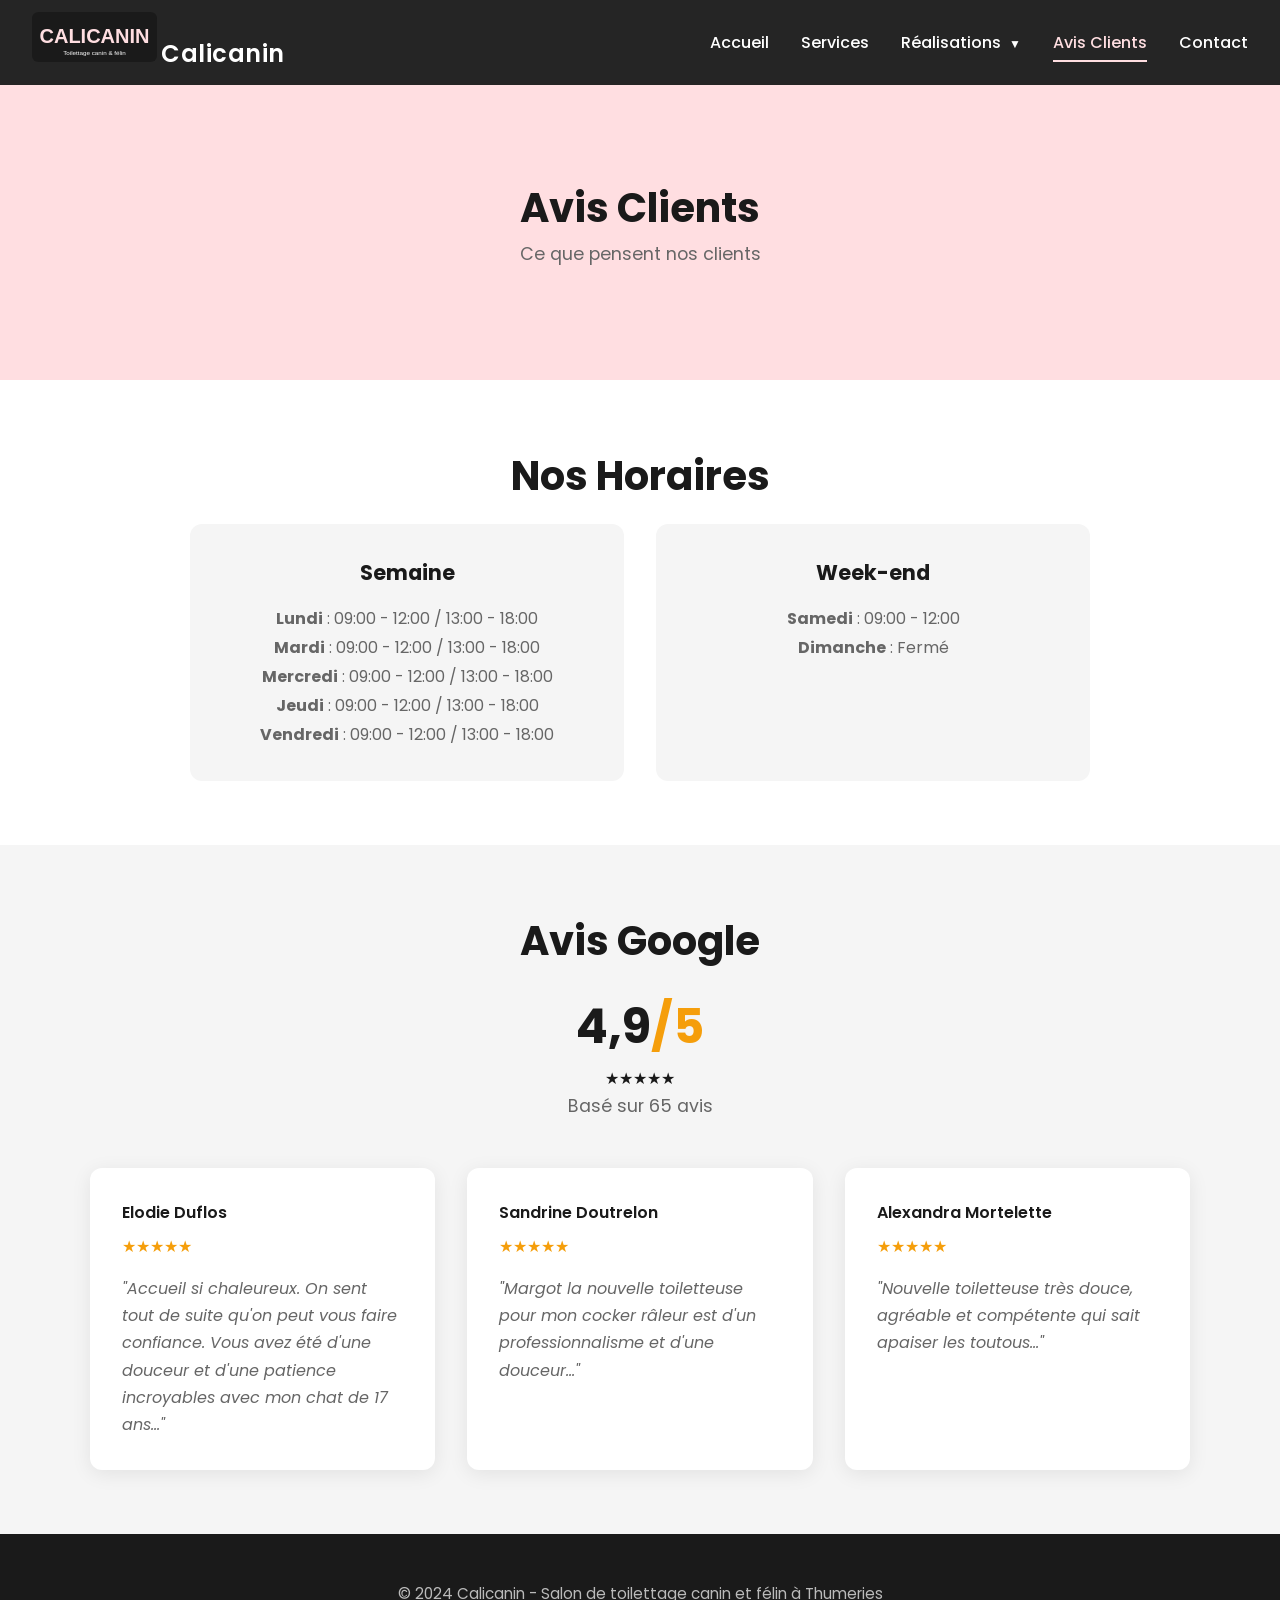
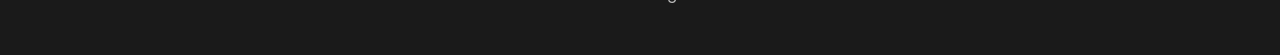
==== avis.html @ a3aefd9c "feat: create Calicanin dog and cat grooming salon website - Add multi-page static website with 5 HTM" ====
<!DOCTYPE html>
<html lang="fr">
<head>
  <meta charset="UTF-8">
  <meta name="viewport" content="width=device-width, initial-scale=1.0">
  <title>Avis Clients - Calicanin</title>
  <meta name="description" content="Avis clients du salon Calicanin. Note 4,9/5 sur Google. Horaires d'ouverture.">
  <link rel="stylesheet" href="style.css">
  <link rel="preconnect" href="https://fonts.googleapis.com">
  <link rel="preconnect" href="https://fonts.gstatic.com" crossorigin>
  <link href="https://fonts.googleapis.com/css2?family=Poppins:wght@400;500;600;700&display=swap" rel="stylesheet">
</head>
<body>
  <!-- Navigation -->
  <nav class="navbar">
    <div class="logo">
      <a href="index.html">
        <img src="assets/logo-calicanin.svg" alt="Logo Calicanin" onerror="this.style.display='none'">
        <span>Calicanin</span>
      </a>
    </div>
    
    <div class="hamburger">
      <span></span>
      <span></span>
      <span></span>
    </div>
    
    <ul class="nav-links">
      <li><a href="index.html">Accueil</a></li>
      <li><a href="services.html">Services</a></li>
      <li class="nav-item-dropdown">
        <a href="realisations.html" class="dropdown-toggle">
          Réalisations <span class="dropdown-arrow">▼</span>
        </a>
        <ul class="dropdown-menu">
          <li><a href="realisations.html#chiens">Chiens</a></li>
          <li><a href="realisations.html#chats">Chats</a></li>
          <li><a href="realisations.html#avant-apres">Avant/Après</a></li>
          <li><a href="realisations.html#coupes-ciseaux">Coupes Ciseaux</a></li>
          <li><a href="realisations.html#tontes">Tontes</a></li>
        </ul>
      </li>
      <li><a href="avis.html" class="active">Avis Clients</a></li>
      <li><a href="contact.html">Contact</a></li>
    </ul>
  </nav>

  <!-- Main Content -->
  <main>
    <!-- Hero Section -->
    <section class="avis-hero">
      <h1>Avis Clients</h1>
      <p class="section-subtitle">Ce que pensent nos clients</p>
    </section>

    <!-- Horaires -->
    <section class="section horaires-section">
      <div class="container">
        <h2 class="section-title">Nos Horaires</h2>
        
        <div class="horaires-grid">
          <div class="horaires-card">
            <h3>Semaine</h3>
            <p>
              <strong>Lundi</strong> : 09:00 - 12:00 / 13:00 - 18:00<br>
              <strong>Mardi</strong> : 09:00 - 12:00 / 13:00 - 18:00<br>
              <strong>Mercredi</strong> : 09:00 - 12:00 / 13:00 - 18:00<br>
              <strong>Jeudi</strong> : 09:00 - 12:00 / 13:00 - 18:00<br>
              <strong>Vendredi</strong> : 09:00 - 12:00 / 13:00 - 18:00
            </p>
          </div>
          
          <div class="horaires-card">
            <h3>Week-end</h3>
            <p>
              <strong>Samedi</strong> : 09:00 - 12:00<br>
              <strong>Dimanche</strong> : Fermé
            </p>
          </div>
        </div>
      </div>
    </section>

    <!-- Avis Google -->
    <section class="section google-reviews">
      <div class="container">
        <h2 class="section-title">Avis Google</h2>
        
        <div class="google-note">
          <div class="note">4,9<span>/5</span></div>
          <div class="etoiles">★★★★★</div>
          <p class="avis-count">Basé sur 65 avis</p>
        </div>
        
        <div class="avis-grid">
          <!-- Avis 1 -->
          <div class="avis-card">
            <div class="auteur">Elodie Duflos</div>
            <div class="etoiles">★★★★★</div>
            <p class="texte">"Accueil si chaleureux. On sent tout de suite qu'on peut vous faire confiance. Vous avez été d'une douceur et d'une patience incroyables avec mon chat de 17 ans..."</p>
          </div>
          
          <!-- Avis 2 -->
          <div class="avis-card">
            <div class="auteur">Sandrine Doutrelon</div>
            <div class="etoiles">★★★★★</div>
            <p class="texte">"Margot la nouvelle toiletteuse pour mon cocker râleur est d'un professionnalisme et d'une douceur..."</p>
          </div>
          
          <!-- Avis 3 -->
          <div class="avis-card">
            <div class="auteur">Alexandra Mortelette</div>
            <div class="etoiles">★★★★★</div>
            <p class="texte">"Nouvelle toiletteuse très douce, agréable et compétente qui sait apaiser les toutous..."</p>
          </div>
        </div>
      </div>
    </section>
  </main>

  <!-- Footer -->
  <footer>
    <p>&copy; 2024 Calicanin - Salon de toilettage canin et félin à Thumeries</p>
  </footer>

  <script src="script.js"></script>
</body>
</html>
---- style.css ----
/* ================================================
   CALICANIN - Salon de Toilettage Canin et Félin
   Charte Graphique: Rose pâle #ffdee1, Noir #1a1a1a, Blanc #ffffff
   ================================================ */

/* ---------- Variables CSS ---------- */
:root {
  --color-rose: #ffdee1;
  --color-rose-dark: #ffc4cc;
  --color-noir: #1a1a1a;
  --color-blanc: #ffffff;
  --color-gris: #f5f5f5;
  --color-gris-fonce: #333333;
  --color-texte: #1a1a1a;
  --color-texte-clair: #666666;
  --font-principale: 'Poppins', 'Helvetica Neue', Arial, sans-serif;
  --shadowdouce: 0 4px 20px rgba(0, 0, 0, 0.08);
  --shadow-hover: 0 8px 30px rgba(0, 0, 0, 0.12);
  --transition: all 0.3s ease;
}

/* ---------- Reset et Base ---------- */
* {
  margin: 0;
  padding: 0;
  box-sizing: border-box;
}

html {
  scroll-behavior: smooth;
}

body {
  font-family: var(--font-principale);
  color: var(--color-texte);
  line-height: 1.6;
  background-color: var(--color-blanc);
}

a {
  text-decoration: none;
  color: inherit;
}

ul {
  list-style: none;
}

img {
  max-width: 100%;
  height: auto;
}

/* ---------- Navigation (Navbar) ---------- */
.navbar {
  position: fixed;
  top: 0;
  left: 0;
  right: 0;
  z-index: 1000;
  background-color: rgba(26, 26, 26, 0.95);
  backdrop-filter: blur(10px);
  -webkit-backdrop-filter: blur(10px);
  padding: 0.75rem 2rem;
  display: flex;
  justify-content: space-between;
  align-items: center;
  transition: var(--transition);
}

.navbar .logo {
  display: flex;
  align-items: center;
  gap: 0.75rem;
}

.navbar .logo img {
  height: 50px;
  width: auto;
}

.navbar .logo span {
  color: var(--color-blanc);
  font-size: 1.5rem;
  font-weight: 600;
  letter-spacing: 0.5px;
}

.nav-links {
  display: flex;
  align-items: center;
  gap: 2rem;
}

.nav-links a {
  color: var(--color-blanc);
  font-weight: 500;
  font-size: 1rem;
  position: relative;
  padding: 0.5rem 0;
  transition: var(--transition);
}

.nav-links a::after {
  content: '';
  position: absolute;
  bottom: 0;
  left: 0;
  width: 0;
  height: 2px;
  background-color: var(--color-rose);
  transition: var(--transition);
}

.nav-links a:hover::after,
.nav-links a.active::after {
  width: 100%;
}

.nav-links a:hover,
.nav-links a.active {
  color: var(--color-rose);
}

/* Dropdown Menu */
.nav-item-dropdown {
  position: relative;
}

.dropdown-menu {
  position: absolute;
  top: 100%;
  left: 50%;
  transform: translateX(-50%);
  background-color: var(--color-noir);
  min-width: 200px;
  border-radius: 8px;
  box-shadow: var(--shadow-hover);
  opacity: 0;
  visibility: hidden;
  transition: var(--transition);
  padding: 0.5rem 0;
  margin-top: 0.5rem;
}

.nav-item-dropdown:hover .dropdown-menu {
  opacity: 1;
  visibility: visible;
}

.dropdown-menu li {
  padding: 0;
}

.dropdown-menu a {
  display: block;
  padding: 0.75rem 1.5rem;
  font-size: 0.95rem;
  border-radius: 0;
}

.dropdown-menu a:hover {
  background-color: rgba(255, 222, 225, 0.1);
}

.dropdown-arrow {
  font-size: 0.75rem;
  margin-left: 0.25rem;
}

/* Hamburger Menu */
.hamburger {
  display: none;
  flex-direction: column;
  gap: 5px;
  cursor: pointer;
  padding: 0.5rem;
  z-index: 1001;
}

.hamburger span {
  display: block;
  width: 28px;
  height: 3px;
  background-color: var(--color-blanc);
  border-radius: 3px;
  transition: var(--transition);
}

.hamburger.active span:nth-child(1) {
  transform: rotate(45deg) translate(6px, 6px);
}

.hamburger.active span:nth-child(2) {
  opacity: 0;
}

.hamburger.active span:nth-child(3) {
  transform: rotate(-45deg) translate(6px, -6px);
}

/* ---------- Main Content ---------- */
main {
  padding-top: 80px;
}

.container {
  max-width: 1200px;
  margin: 0 auto;
  padding: 0 2rem;
}

.section {
  padding: 5rem 0;
}

.section-title {
  font-size: 2.5rem;
  font-weight: 700;
  color: var(--color-noir);
  text-align: center;
  margin-bottom: 1rem;
}

.section-subtitle {
  font-size: 1.1rem;
  color: var(--color-texte-clair);
  text-align: center;
  margin-bottom: 3rem;
}

/* ---------- Hero Section (Accueil) ---------- */
.hero {
  background-color: var(--color-rose);
  min-height: calc(100vh - 80px);
  display: flex;
  align-items: center;
  justify-content: center;
  text-align: center;
  padding: 4rem 2rem;
}

.hero-content {
  max-width: 800px;
}

.hero h1 {
  font-size: 2.8rem;
  font-weight: 700;
  color: var(--color-noir);
  margin-bottom: 1.5rem;
  line-height: 1.2;
}

.hero .emoji {
  font-size: 3rem;
  margin-bottom: 1rem;
}

.cta-button {
  display: inline-block;
  background-color: var(--color-noir);
  color: var(--color-blanc);
  padding: 1rem 2.5rem;
  border-radius: 50px;
  font-weight: 600;
  font-size: 1.1rem;
  margin-top: 2rem;
  transition: var(--transition);
  border: 2px solid var(--color-noir);
}

.cta-button:hover {
  background-color: transparent;
  color: var(--color-noir);
  transform: translateY(-3px);
  box-shadow: var(--shadow-hover);
}

/* ---------- Bienvenue Section ---------- */
.bienvenue {
  background-color: var(--color-blanc);
  text-align: center;
}

.bienvenue-content {
  max-width: 800px;
  margin: 0 auto;
}

.bienvenue p {
  font-size: 1.2rem;
  color: var(--color-texte-clair);
  line-height: 1.8;
}

/* ---------- Notre Histoire Section ---------- */
.notre-histoire {
  background-color: var(--color-gris);
}

.histoire-content {
  max-width: 900px;
  margin: 0 auto;
}

.histoire-content p {
  font-size: 1.1rem;
  color: var(--color-texte-clair);
  margin-bottom: 1.5rem;
  line-height: 1.8;
}

.citation {
  background-color: var(--color-blanc);
  padding: 2rem;
  border-radius: 12px;
  box-shadow: var(--shadowdouce);
  text-align: center;
  margin-top: 2rem;
}

.citation blockquote {
  font-size: 1.3rem;
  font-style: italic;
  color: var(--color-noir);
  margin-bottom: 1rem;
}

.citation cite {
  font-size: 0.95rem;
  color: var(--color-texte-clair);
}

/* ---------- Services Page ---------- */
.services-hero {
  background-color: var(--color-rose);
  padding: 6rem 2rem 4rem;
  text-align: center;
}

.services-hero h1 {
  font-size: 2.5rem;
  font-weight: 700;
  color: var(--color-noir);
}

.tarifs-section {
  padding: 4rem 0;
}

.tarif-table {
  width: 100%;
  border-collapse: collapse;
  background-color: var(--color-blanc);
  border-radius: 12px;
  overflow: hidden;
  box-shadow: var(--shadowdouce);
}

.tarif-table thead {
  background-color: var(--color-noir);
  color: var(--color-blanc);
}

.tarif-table th,
.tarif-table td {
  padding: 1.25rem 1.5rem;
  text-align: left;
}

.tarif-table th {
  font-weight: 600;
  font-size: 1.1rem;
}

.tarif-table tbody tr {
  border-bottom: 1px solid var(--color-gris);
}

.tarif-table tbody tr:last-child {
  border-bottom: none;
}

.tarif-table tbody tr:hover {
  background-color: rgba(255, 222, 225, 0.3);
}

.tarif-table td:first-child {
  font-weight: 600;
  color: var(--color-noir);
}

.tarif-table td:last-child {
  text-align: right;
  font-weight: 600;
  color: var(--color-noir);
}

.notes-tarifs {
  margin-top: 2rem;
  padding: 1.5rem;
  background-color: var(--color-gris);
  border-radius: 8px;
  font-size: 0.95rem;
  color: var(--color-texte-clair);
}

/* ---------- Réalisations Page ---------- */
.realisations-hero {
  background-color: var(--color-rose);
  padding: 6rem 2rem 4rem;
  text-align: center;
}

.realisations-hero h1 {
  font-size: 2.5rem;
  font-weight: 700;
  color: var(--color-noir);
}

.galerie-section {
  padding: 4rem 0;
}

.galerie-grid {
  display: grid;
  grid-template-columns: repeat(auto-fill, minmax(280px, 1fr));
  gap: 1.5rem;
}

.galerie-item {
  position: relative;
  overflow: hidden;
  border-radius: 12px;
  aspect-ratio: 4/3;
  background-color: var(--color-gris);
}

.galerie-item img {
  width: 100%;
  height: 100%;
  object-fit: cover;
  transition: var(--transition);
}

.galerie-item:hover img {
  transform: scale(1.05);
}

.galerie-item .overlay {
  position: absolute;
  bottom: 0;
  left: 0;
  right: 0;
  background: linear-gradient(transparent, rgba(0, 0, 0, 0.7));
  color: var(--color-blanc);
  padding: 1.5rem;
  transform: translateY(100%);
  transition: var(--transition);
}

.galerie-item:hover .overlay {
  transform: translateY(0);
}

.placeholder-realisation {
  width: 100%;
  height: 100%;
  display: flex;
  align-items: center;
  justify-content: center;
  background-color: var(--color-rose);
  color: var(--color-noir);
  font-size: 1.2rem;
  font-weight: 500;
}

/* ---------- Avis Page ---------- */
.avis-hero {
  background-color: var(--color-rose);
  padding: 6rem 2rem 4rem;
  text-align: center;
}

.avis-hero h1 {
  font-size: 2.5rem;
  font-weight: 700;
  color: var(--color-noir);
}

.horaires-section {
  padding: 4rem 0;
  background-color: var(--color-blanc);
}

.horaires-grid {
  display: grid;
  grid-template-columns: repeat(auto-fit, minmax(300px, 1fr));
  gap: 2rem;
  max-width: 900px;
  margin: 0 auto;
}

.horaires-card {
  background-color: var(--color-gris);
  padding: 2rem;
  border-radius: 12px;
  text-align: center;
}

.horaires-card h3 {
  font-size: 1.3rem;
  margin-bottom: 1rem;
  color: var(--color-noir);
}

.horaires-card p {
  color: var(--color-texte-clair);
  line-height: 1.8;
}

.google-reviews {
  padding: 4rem 0;
  background-color: var(--color-gris);
}

.google-note {
  text-align: center;
  margin-bottom: 3rem;
}

.google-note .note {
  font-size: 3rem;
  font-weight: 700;
  color: var(--color-noir);
}

.google-note .note span {
  color: #f59e0b;
}

.google-note .avis-count {
  font-size: 1.1rem;
  color: var(--color-texte-clair);
}

.avis-grid {
  display: grid;
  grid-template-columns: repeat(auto-fit, minmax(320px, 1fr));
  gap: 2rem;
  max-width: 1100px;
  margin: 0 auto;
}

.avis-card {
  background-color: var(--color-blanc);
  padding: 2rem;
  border-radius: 12px;
  box-shadow: var(--shadowdouce);
}

.avis-card .auteur {
  font-weight: 600;
  color: var(--color-noir);
  margin-bottom: 0.5rem;
}

.avis-card .etoiles {
  color: #f59e0b;
  margin-bottom: 1rem;
}

.avis-card .texte {
  color: var(--color-texte-clair);
  line-height: 1.7;
  font-style: italic;
}

/* ---------- Contact Page ---------- */
.contact-hero {
  background-color: var(--color-rose);
  padding: 6rem 2rem 4rem;
  text-align: center;
}

.contact-hero h1 {
  font-size: 2.5rem;
  font-weight: 700;
  color: var(--color-noir);
}

.contact-section {
  padding: 4rem 0;
  background-color: var(--color-blanc);
}

.contact-grid {
  display: grid;
  grid-template-columns: repeat(auto-fit, minmax(300px, 1fr));
  gap: 3rem;
  max-width: 1000px;
  margin: 0 auto;
}

.contact-info {
  background-color: var(--color-gris);
  padding: 2.5rem;
  border-radius: 12px;
}

.contact-info h3 {
  font-size: 1.5rem;
  margin-bottom: 1.5rem;
  color: var(--color-noir);
}

.contact-item {
  display: flex;
  align-items: flex-start;
  gap: 1rem;
  margin-bottom: 1.5rem;
}

.contact-item:last-child {
  margin-bottom: 0;
}

.contact-item .icon {
  font-size: 1.5rem;
  flex-shrink: 0;
}

.contact-item .details h4 {
  font-size: 1rem;
  font-weight: 600;
  color: var(--color-noir);
  margin-bottom: 0.25rem;
}

.contact-item .details p {
  color: var(--color-texte-clair);
}

.contact-item .details a {
  color: var(--color-noir);
  transition: var(--transition);
}

.contact-item .details a:hover {
  color: var(--color-rose-dark);
}

.rs-button {
  display: inline-flex;
  align-items: center;
  gap: 0.5rem;
  background-color: var(--color-noir);
  color: var(--color-blanc);
  padding: 0.75rem 1.5rem;
  border-radius: 50px;
  margin-top: 1rem;
  transition: var(--transition);
}

.rs-button:hover {
  background-color: var(--color-rose-dark);
  color: var(--color-noir);
}

.contact-message {
  background-color: var(--color-rose);
  padding: 2.5rem;
  border-radius: 12px;
  display: flex;
  flex-direction: column;
  justify-content: center;
}

.contact-message p {
  font-size: 1.2rem;
  color: var(--color-noir);
  line-height: 1.8;
}

.contact-message .signature {
  margin-top: 2rem;
  font-weight: 600;
}

/* ---------- Footer ---------- */
footer {
  background-color: var(--color-noir);
  color: var(--color-blanc);
  padding: 3rem 2rem;
  text-align: center;
}

footer p {
  color: rgba(255, 255, 255, 0.7);
  font-size: 0.95rem;
}

/* ---------- Responsive Design ---------- */
@media (max-width: 992px) {
  .nav-links {
    position: fixed;
    top: 0;
    right: -100%;
    width: 80%;
    max-width: 350px;
    height: 100vh;
    background-color: var(--color-noir);
    flex-direction: column;
    justify-content: center;
    gap: 1.5rem;
    padding: 2rem;
    transition: var(--transition);
    z-index: 1000;
  }

  .nav-links.active {
    right: 0;
  }

  .hamburger {
    display: flex;
  }

  .dropdown-menu {
    position: static;
    transform: none;
    background-color: transparent;
    box-shadow: none;
    opacity: 1;
    visibility: visible;
    padding-left: 1rem;
    display: none;
  }

  .nav-item-dropdown:hover .dropdown-menu,
  .nav-item-dropdown.active .dropdown-menu {
    display: block;
  }

  .dropdown-menu a {
    color: rgba(255, 255, 255, 0.8);
  }

  .hero h1 {
    font-size: 2rem;
  }

  .section-title {
    font-size: 2rem;
  }
}

@media (max-width: 768px) {
  .navbar {
    padding: 0.75rem 1rem;
  }

  .navbar .logo img {
    height: 40px;
  }

  .navbar .logo span {
    font-size: 1.2rem;
  }

  .hero {
    padding: 3rem 1.5rem;
  }

  .hero h1 {
    font-size: 1.75rem;
  }

  .hero .emoji {
    font-size: 2.5rem;
  }

  .cta-button {
    padding: 0.875rem 2rem;
    font-size: 1rem;
  }

  .section {
    padding: 3rem 0;
  }

  .section-title {
    font-size: 1.75rem;
  }

  .tarif-table {
    font-size: 0.9rem;
  }

  .tarif-table th,
  .tarif-table td {
    padding: 1rem;
  }

  .galerie-grid {
    grid-template-columns: repeat(auto-fill, minmax(200px, 1fr));
    gap: 1rem;
  }

  .avis-grid,
  .contact-grid {
    grid-template-columns: 1fr;
  }

  .container {
    padding: 0 1rem;
  }
}

@media (max-width: 480px) {
  .hero h1 {
    font-size: 1.5rem;
  }

  .section-title {
    font-size: 1.5rem;
  }

  .citation blockquote {
    font-size: 1.1rem;
  }

  .google-note .note {
    font-size: 2.5rem;
  }
}
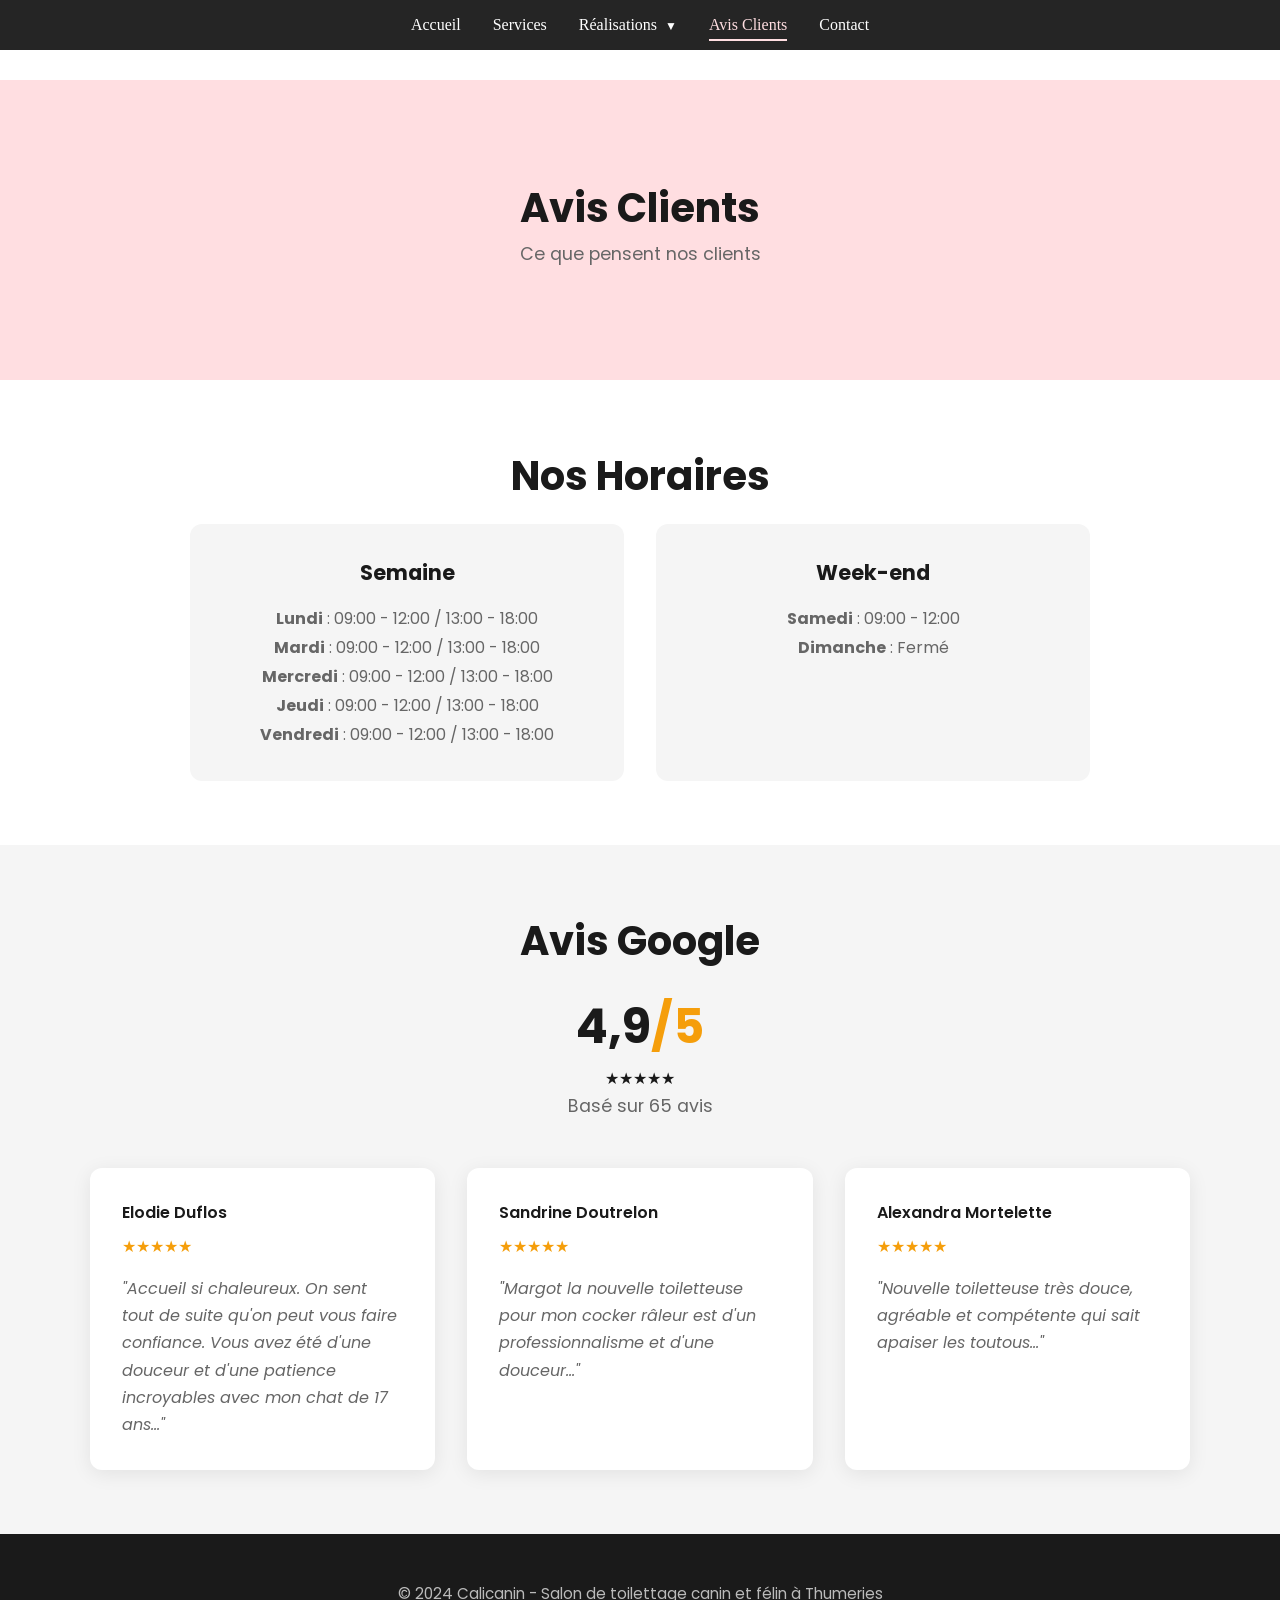
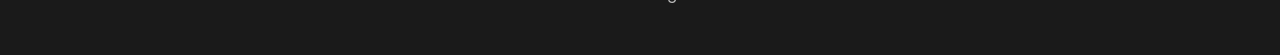
==== commit c7e67ccf: "Mise à jour du site Calicanin" ====
--- a/avis.html
+++ b/avis.html
@@ -8,18 +8,11 @@
   <link rel="stylesheet" href="style.css">
   <link rel="preconnect" href="https://fonts.googleapis.com">
   <link rel="preconnect" href="https://fonts.gstatic.com" crossorigin>
-  <link href="https://fonts.googleapis.com/css2?family=Poppins:wght@400;500;600;700&display=swap" rel="stylesheet">
+  <link href="https://fonts.googleapis.com/css2?family=Poppins:wght@400;500;600;700&family=Baguette+Script&display=swap" rel="stylesheet">
 </head>
 <body>
   <!-- Navigation -->
   <nav class="navbar">
-    <div class="logo">
-      <a href="index.html">
-        <img src="assets/logo-calicanin.svg" alt="Logo Calicanin" onerror="this.style.display='none'">
-        <span>Calicanin</span>
-      </a>
-    </div>
-    
     <div class="hamburger">
       <span></span>
       <span></span>
--- a/style.css
+++ b/style.css
@@ -63,27 +63,40 @@
   -webkit-backdrop-filter: blur(10px);
   padding: 0.75rem 2rem;
   display: flex;
-  justify-content: space-between;
+  justify-content: center;
   align-items: center;
   transition: var(--transition);
 }
 
 .navbar .logo {
+  display: none;
+}
+
+.nav-links {
   display: flex;
   align-items: center;
-  gap: 0.75rem;
-}
-
-.navbar .logo img {
-  height: 50px;
-  width: auto;
-}
-
-.navbar .logo span {
+  gap: 2rem;
+  font-family: 'Baguette Script', cursive;
+}
+
+.nav-links a {
   color: var(--color-blanc);
-  font-size: 1.5rem;
-  font-weight: 600;
-  letter-spacing: 0.5px;
+  font-weight: 500;
+  font-size: 1rem;
+  position: relative;
+  padding: 0.5rem 0;
+  transition: var(--transition);
+}
+
+.nav-links a::after {
+  content: '';
+  position: absolute;
+  bottom: 0;
+  left: 0;
+  width: 0;
+  height: 2px;
+  background-color: var(--color-rose);
+  transition: var(--transition);
 }
 
 .nav-links {
@@ -231,29 +244,72 @@
 
 /* ---------- Hero Section (Accueil) ---------- */
 .hero {
+  position: relative;
   background-color: var(--color-rose);
+  background-image: url('assets/hero-bg.png');
+  background-size: cover;
+  background-position: center;
+  background-repeat: no-repeat;
   min-height: calc(100vh - 80px);
   display: flex;
   align-items: center;
   justify-content: center;
   text-align: center;
   padding: 4rem 2rem;
+  color: var(--color-blanc);
+}
+
+.hero::before {
+  content: '';
+  position: absolute;
+  inset: 0;
+  background: rgba(0, 0, 0, 0.45);
 }
 
 .hero-content {
+  position: relative;
+  z-index: 1;
   max-width: 800px;
 }
 
+.hero-logo {
+  width: 180px;
+  height: 180px;
+  margin: 0 auto 2rem;
+  border-radius: 50%;
+  background: var(--color-rose);
+  display: flex;
+  align-items: center;
+  justify-content: center;
+  overflow: hidden;
+  box-shadow: var(--shadowdouce);
+}
+
+.hero-logo-image {
+  width: 90%;
+  height: 90%;
+  object-fit: contain;
+  border-radius: 50%;
+  background: transparent;
+}
+
+.hero .hero-brand {
+  display: none;
+}
+
 .hero h1 {
+  font-family: 'Valmist', var(--font-principale);
   font-size: 2.8rem;
   font-weight: 700;
-  color: var(--color-noir);
+  color: var(--color-blanc);
   margin-bottom: 1.5rem;
-  line-height: 1.2;
-}
-
-.hero .emoji {
-  font-size: 3rem;
+  line-height: 1.1;
+}
+
+.hero-subtitle,
+.hero-callout {
+  color: rgba(255, 255, 255, 0.92);
+  font-size: 1.2rem;
   margin-bottom: 1rem;
 }
 
@@ -320,33 +376,101 @@
   margin-top: 2rem;
 }
 
+.citation-image {
+  display: block;
+  margin: 0 auto 1.5rem;
+  width: 120px;
+  height: 120px;
+  border-radius: 50%;
+  object-fit: cover;
+  box-shadow: var(--shadowdouce);
+}
+
 .citation blockquote {
   font-size: 1.3rem;
   font-style: italic;
   color: var(--color-noir);
-  margin-bottom: 1rem;
-}
-
-.citation cite {
+  margin-bottom: 0;
+}
+
+.citation-credit {
+  text-align: center;
+  color: var(--color-texte-clair);
   font-size: 0.95rem;
-  color: var(--color-texte-clair);
+  margin-top: 1.5rem;
 }
 
 /* ---------- Services Page ---------- */
 .services-hero {
-  background-color: var(--color-rose);
-  padding: 6rem 2rem 4rem;
-  text-align: center;
-}
-
-.services-hero h1 {
-  font-size: 2.5rem;
+  background-color: var(--color-blanc);
+  padding: 4rem 0 2rem;
+  text-align: center;
+}
+
+.services-image {
+  display: none;
+}
+
+.services-transcription {
+  padding: 4rem 0;
+  background-color: var(--color-blanc);
+}
+
+.services-text {
+  max-width: 1100px;
+  margin: 0 auto;
+  font-family: 'Cormorant Garamond', serif;
+  color: var(--color-noir);
+}
+
+.services-title {
+  font-size: 3rem;
   font-weight: 700;
-  color: var(--color-noir);
+  text-align: center;
+  letter-spacing: 0.25em;
+  margin-bottom: 0.5rem;
+}
+
+.services-subtitle {
+  font-size: 1.4rem;
+  text-align: center;
+  color: var(--color-texte-clair);
+  margin-bottom: 2rem;
+}
+
+.services-columns {
+  display: grid;
+  grid-template-columns: repeat(auto-fit, minmax(320px, 1fr));
+  gap: 2rem;
+}
+
+.services-heading {
+  font-size: 1.25rem;
+  font-weight: 600;
+  margin-top: 1.5rem;
+  margin-bottom: 0.75rem;
+}
+
+.services-columns ul {
+  list-style: none;
+  margin: 0;
+  padding: 0;
+}
+
+.services-columns li {
+  margin-bottom: 0.65rem;
+  font-size: 1rem;
+  line-height: 1.7;
+}
+
+.services-note {
+  margin-top: 2rem;
+  font-size: 1rem;
+  color: var(--color-texte-clair);
 }
 
 .tarifs-section {
-  padding: 4rem 0;
+  display: none;
 }
 
 .tarif-table {
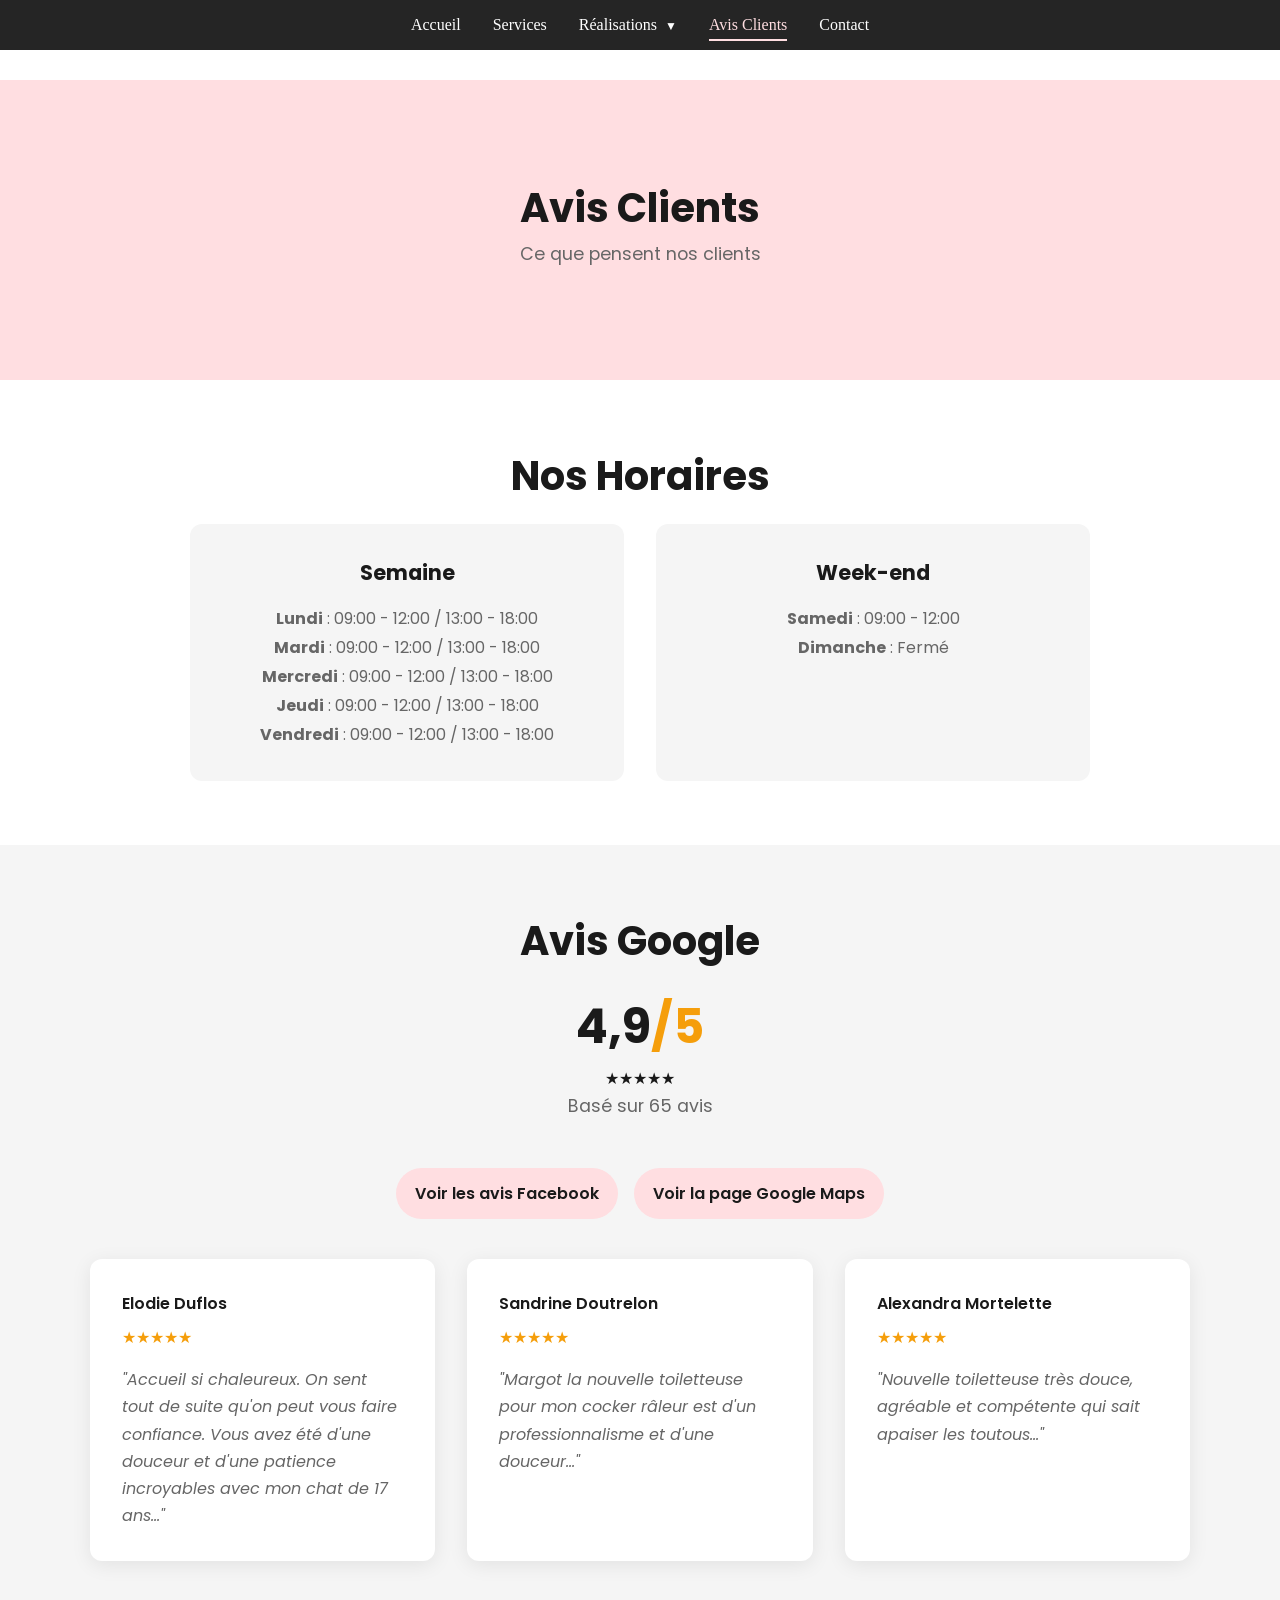
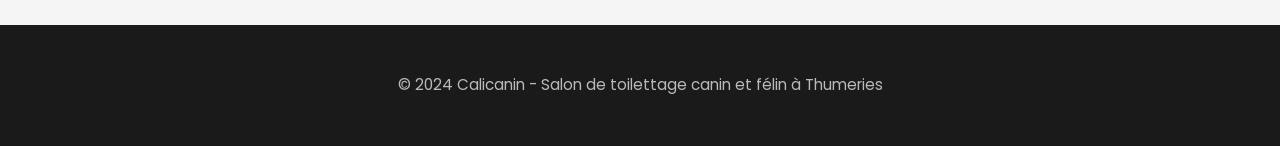
==== commit baa6e5c7: "Ajout des liens cliquables vers les avis Facebook et Google Maps" ====
--- a/avis.html
+++ b/avis.html
@@ -85,6 +85,11 @@
           <div class="etoiles">★★★★★</div>
           <p class="avis-count">Basé sur 65 avis</p>
         </div>
+
+        <div class="avis-links">
+          <a href="https://www.facebook.com/profile.php?id=61581819150578&sk=reviews" target="_blank" rel="noopener noreferrer">Voir les avis Facebook</a>
+          <a href="https://www.google.fr/maps/place/Calicanin+salon+de+toilettage/@50.4772449,3.0560611,17z/data=!4m18!1m9!3m8!1s0x47c2d274ea59cbfd:0xc393bff36b717b2!2sCalicanin+salon+de+toilettage!8m2!3d50.4772449!4d3.0560611!9m1!1b1!16s%2Fg%2F11gf9fq0h6!3m7!1s0x47c2d274ea59cbfd:0xc393bff36b717b2!8m2!3d50.4772449!4d3.0560611!9m1!1b1!16s%2Fg%2F11gf9fq0h6?entry=ttu&g_ep=EgoyMDI2MDcxOS4wIKXMDSoASAFQAw%3D%3D" target="_blank" rel="noopener noreferrer">Voir la page Google Maps</a>
+        </div>
         
         <div class="avis-grid">
           <!-- Avis 1 -->
--- a/style.css
+++ b/style.css
@@ -667,6 +667,31 @@
 .google-note .avis-count {
   font-size: 1.1rem;
   color: var(--color-texte-clair);
+}
+
+.avis-links {
+  display: flex;
+  justify-content: center;
+  flex-wrap: wrap;
+  gap: 1rem;
+  margin: 0 auto 2.5rem;
+  max-width: 700px;
+}
+
+.avis-links a {
+  display: inline-block;
+  padding: 0.8rem 1.2rem;
+  border-radius: 999px;
+  background-color: var(--color-rose);
+  color: var(--color-noir);
+  font-weight: 600;
+  text-decoration: none;
+  transition: transform 0.2s ease, box-shadow 0.2s ease;
+}
+
+.avis-links a:hover {
+  transform: translateY(-2px);
+  box-shadow: var(--shadowdouce);
 }
 
 .avis-grid {
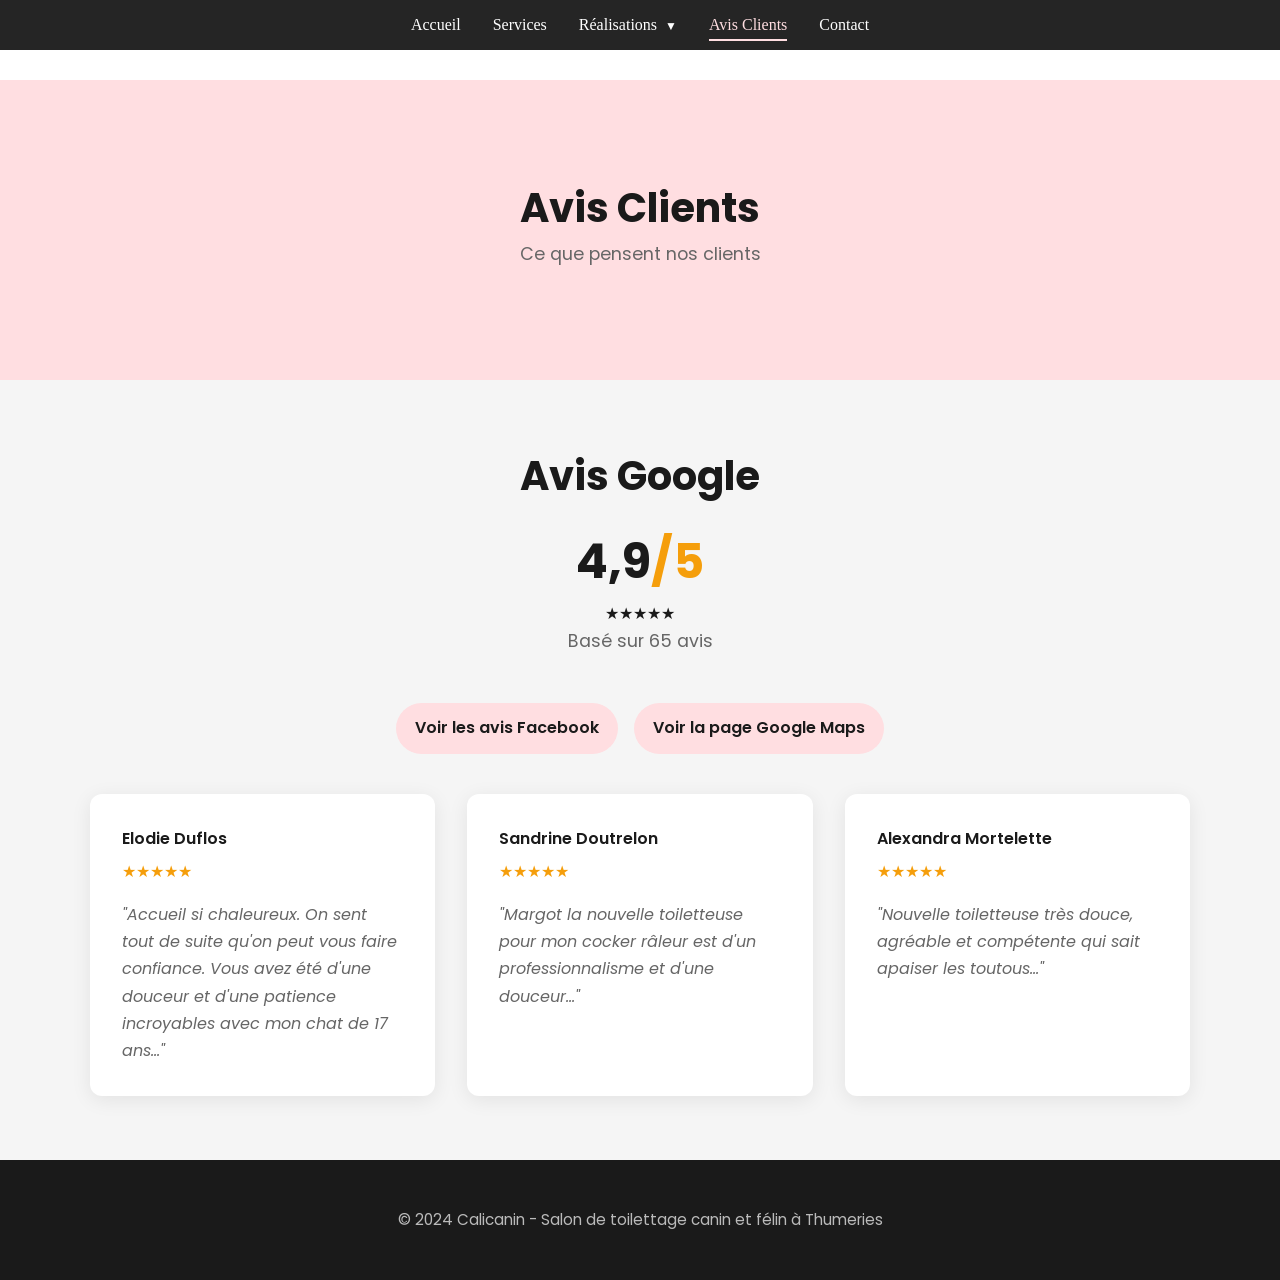
==== commit f136ae3c: "page horaires décalés" ====
--- a/avis.html
+++ b/avis.html
@@ -4,7 +4,7 @@
   <meta charset="UTF-8">
   <meta name="viewport" content="width=device-width, initial-scale=1.0">
   <title>Avis Clients - Calicanin</title>
-  <meta name="description" content="Avis clients du salon Calicanin. Note 4,9/5 sur Google. Horaires d'ouverture.">
+  <meta name="description" content="Avis clients du salon Calicanin. Note 4,9/5 sur Google.">
   <link rel="stylesheet" href="style.css">
   <link rel="preconnect" href="https://fonts.googleapis.com">
   <link rel="preconnect" href="https://fonts.gstatic.com" crossorigin>
@@ -45,34 +45,6 @@
     <section class="avis-hero">
       <h1>Avis Clients</h1>
       <p class="section-subtitle">Ce que pensent nos clients</p>
-    </section>
-
-    <!-- Horaires -->
-    <section class="section horaires-section">
-      <div class="container">
-        <h2 class="section-title">Nos Horaires</h2>
-        
-        <div class="horaires-grid">
-          <div class="horaires-card">
-            <h3>Semaine</h3>
-            <p>
-              <strong>Lundi</strong> : 09:00 - 12:00 / 13:00 - 18:00<br>
-              <strong>Mardi</strong> : 09:00 - 12:00 / 13:00 - 18:00<br>
-              <strong>Mercredi</strong> : 09:00 - 12:00 / 13:00 - 18:00<br>
-              <strong>Jeudi</strong> : 09:00 - 12:00 / 13:00 - 18:00<br>
-              <strong>Vendredi</strong> : 09:00 - 12:00 / 13:00 - 18:00
-            </p>
-          </div>
-          
-          <div class="horaires-card">
-            <h3>Week-end</h3>
-            <p>
-              <strong>Samedi</strong> : 09:00 - 12:00<br>
-              <strong>Dimanche</strong> : Fermé
-            </p>
-          </div>
-        </div>
-      </div>
     </section>
 
     <!-- Avis Google -->
--- a/style.css
+++ b/style.css
@@ -327,7 +327,8 @@
 }
 
 .cta-button:hover {
-  background-color: transparent;
+  justify-content: flex-start;
+  gap: 1rem;
   color: var(--color-noir);
   transform: translateY(-3px);
   box-shadow: var(--shadow-hover);
@@ -355,6 +356,10 @@
   background-color: var(--color-gris);
 }
 
+  font-size: 1.8rem;
+  margin-top: 1.5rem;
+  color: var(--color-noir);
+}
 .histoire-content {
   max-width: 900px;
   margin: 0 auto;
@@ -823,7 +828,8 @@
   border-radius: 12px;
   display: flex;
   flex-direction: column;
-  justify-content: center;
+  justify-content: flex-start;
+  gap: 1rem;
 }
 
 .contact-message p {
@@ -835,6 +841,30 @@
 .contact-message .signature {
   margin-top: 2rem;
   font-weight: 600;
+}
+
+.contact-message h3 {
+  font-size: 1.8rem;
+  margin-top: 1.5rem;
+  color: var(--color-noir);
+}
+
+.contact-message .horaires-grid {
+  grid-template-columns: 1fr;
+  gap: 1rem;
+  max-width: none;
+  margin-top: 1rem;
+}
+
+.contact-message .horaires-card {
+  background-color: var(--color-blanc);
+  text-align: left;
+  padding: 1.25rem;
+}
+
+.contact-message .horaires-card h3 {
+  font-size: 1.1rem;
+  margin-bottom: 0.75rem;
 }
 
 /* ---------- Footer ---------- */
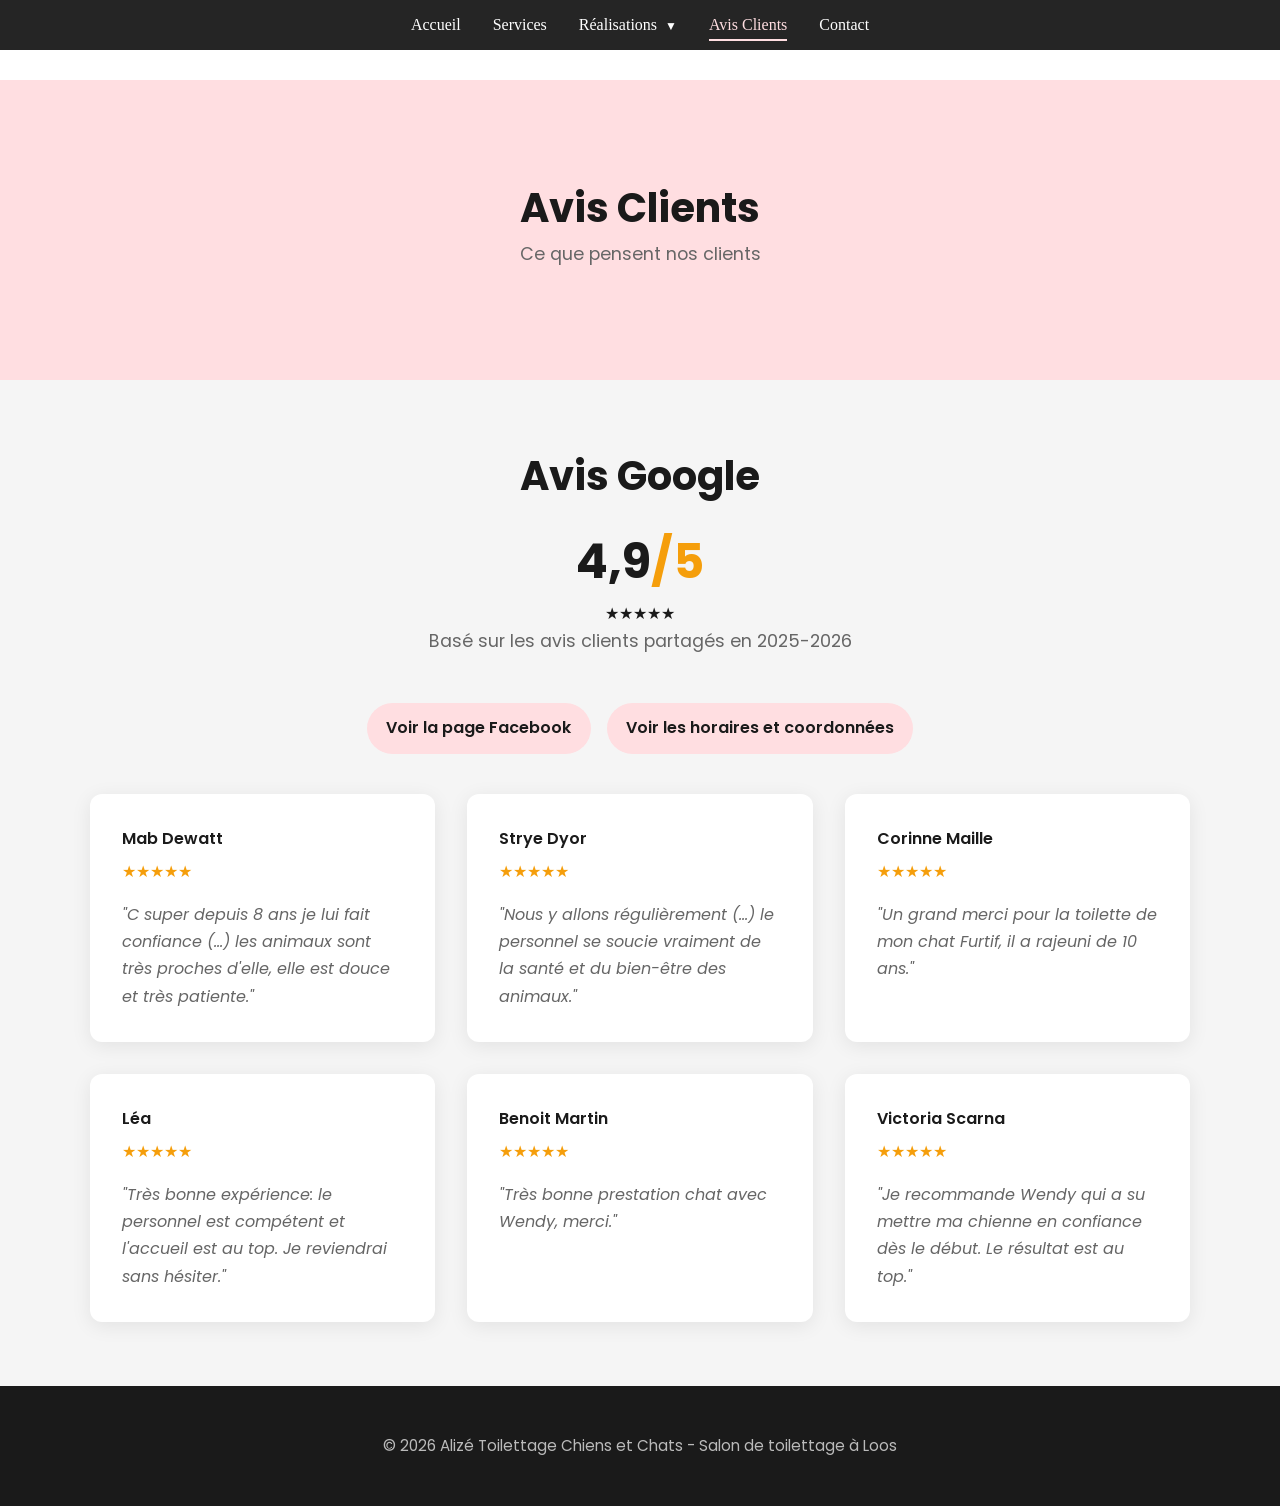
==== commit d91822ba: "avant/apres chiens" ====
--- a/avis.html
+++ b/avis.html
@@ -3,8 +3,8 @@
 <head>
   <meta charset="UTF-8">
   <meta name="viewport" content="width=device-width, initial-scale=1.0">
-  <title>Avis Clients - Calicanin</title>
-  <meta name="description" content="Avis clients du salon Calicanin. Note 4,9/5 sur Google.">
+  <title>Avis Clients - Alizé Toilettage Chiens et Chats</title>
+  <meta name="description" content="Avis clients du salon Alizé Toilettage à Loos pour chiens, chats et NAC.">
   <link rel="stylesheet" href="style.css">
   <link rel="preconnect" href="https://fonts.googleapis.com">
   <link rel="preconnect" href="https://fonts.gstatic.com" crossorigin>
@@ -27,11 +27,10 @@
           Réalisations <span class="dropdown-arrow">▼</span>
         </a>
         <ul class="dropdown-menu">
+          <li><a href="realisations.html#avant-apres">Avant/Après</a></li>
           <li><a href="realisations.html#chiens">Chiens</a></li>
           <li><a href="realisations.html#chats">Chats</a></li>
-          <li><a href="realisations.html#avant-apres">Avant/Après</a></li>
-          <li><a href="realisations.html#coupes-ciseaux">Coupes Ciseaux</a></li>
-          <li><a href="realisations.html#tontes">Tontes</a></li>
+          <li><a href="realisations.html#lapins">NAC</a></li>
         </ul>
       </li>
       <li><a href="avis.html" class="active">Avis Clients</a></li>
@@ -55,34 +54,49 @@
         <div class="google-note">
           <div class="note">4,9<span>/5</span></div>
           <div class="etoiles">★★★★★</div>
-          <p class="avis-count">Basé sur 65 avis</p>
+          <p class="avis-count">Basé sur les avis clients partagés en 2025-2026</p>
         </div>
 
         <div class="avis-links">
-          <a href="https://www.facebook.com/profile.php?id=61581819150578&sk=reviews" target="_blank" rel="noopener noreferrer">Voir les avis Facebook</a>
-          <a href="https://www.google.fr/maps/place/Calicanin+salon+de+toilettage/@50.4772449,3.0560611,17z/data=!4m18!1m9!3m8!1s0x47c2d274ea59cbfd:0xc393bff36b717b2!2sCalicanin+salon+de+toilettage!8m2!3d50.4772449!4d3.0560611!9m1!1b1!16s%2Fg%2F11gf9fq0h6!3m7!1s0x47c2d274ea59cbfd:0xc393bff36b717b2!8m2!3d50.4772449!4d3.0560611!9m1!1b1!16s%2Fg%2F11gf9fq0h6?entry=ttu&g_ep=EgoyMDI2MDcxOS4wIKXMDSoASAFQAw%3D%3D" target="_blank" rel="noopener noreferrer">Voir la page Google Maps</a>
+          <a href="https://www.facebook.com/profile.php?id=100084336076990" target="_blank" rel="noopener noreferrer">Voir la page Facebook</a>
+          <a href="contact.html">Voir les horaires et coordonnées</a>
         </div>
         
         <div class="avis-grid">
-          <!-- Avis 1 -->
           <div class="avis-card">
-            <div class="auteur">Elodie Duflos</div>
+            <div class="auteur">Mab Dewatt</div>
             <div class="etoiles">★★★★★</div>
-            <p class="texte">"Accueil si chaleureux. On sent tout de suite qu'on peut vous faire confiance. Vous avez été d'une douceur et d'une patience incroyables avec mon chat de 17 ans..."</p>
+            <p class="texte">"C super depuis 8 ans je lui fait confiance (...) les animaux sont très proches d'elle, elle est douce et très patiente."</p>
           </div>
-          
-          <!-- Avis 2 -->
+
           <div class="avis-card">
-            <div class="auteur">Sandrine Doutrelon</div>
+            <div class="auteur">Strye Dyor</div>
             <div class="etoiles">★★★★★</div>
-            <p class="texte">"Margot la nouvelle toiletteuse pour mon cocker râleur est d'un professionnalisme et d'une douceur..."</p>
+            <p class="texte">"Nous y allons régulièrement (...) le personnel se soucie vraiment de la santé et du bien-être des animaux."</p>
           </div>
-          
-          <!-- Avis 3 -->
+
           <div class="avis-card">
-            <div class="auteur">Alexandra Mortelette</div>
+            <div class="auteur">Corinne Maille</div>
             <div class="etoiles">★★★★★</div>
-            <p class="texte">"Nouvelle toiletteuse très douce, agréable et compétente qui sait apaiser les toutous..."</p>
+            <p class="texte">"Un grand merci pour la toilette de mon chat Furtif, il a rajeuni de 10 ans."</p>
+          </div>
+
+          <div class="avis-card">
+            <div class="auteur">Léa</div>
+            <div class="etoiles">★★★★★</div>
+            <p class="texte">"Très bonne expérience: le personnel est compétent et l'accueil est au top. Je reviendrai sans hésiter."</p>
+          </div>
+
+          <div class="avis-card">
+            <div class="auteur">Benoit Martin</div>
+            <div class="etoiles">★★★★★</div>
+            <p class="texte">"Très bonne prestation chat avec Wendy, merci."</p>
+          </div>
+
+          <div class="avis-card">
+            <div class="auteur">Victoria Scarna</div>
+            <div class="etoiles">★★★★★</div>
+            <p class="texte">"Je recommande Wendy qui a su mettre ma chienne en confiance dès le début. Le résultat est au top."</p>
           </div>
         </div>
       </div>
@@ -91,7 +105,7 @@
 
   <!-- Footer -->
   <footer>
-    <p>&copy; 2024 Calicanin - Salon de toilettage canin et félin à Thumeries</p>
+    <p>&copy; 2026 Alizé Toilettage Chiens et Chats - Salon de toilettage à Loos</p>
   </footer>
 
   <script src="script.js"></script>
--- a/style.css
+++ b/style.css
@@ -1,5 +1,5 @@
 /* ================================================
-   CALICANIN - Salon de Toilettage Canin et Félin
+  ALIZE TOILETTAGE - Salon de Toilettage Chiens et Chats
    Charte Graphique: Rose pâle #ffdee1, Noir #1a1a1a, Blanc #ffffff
    ================================================ */
 
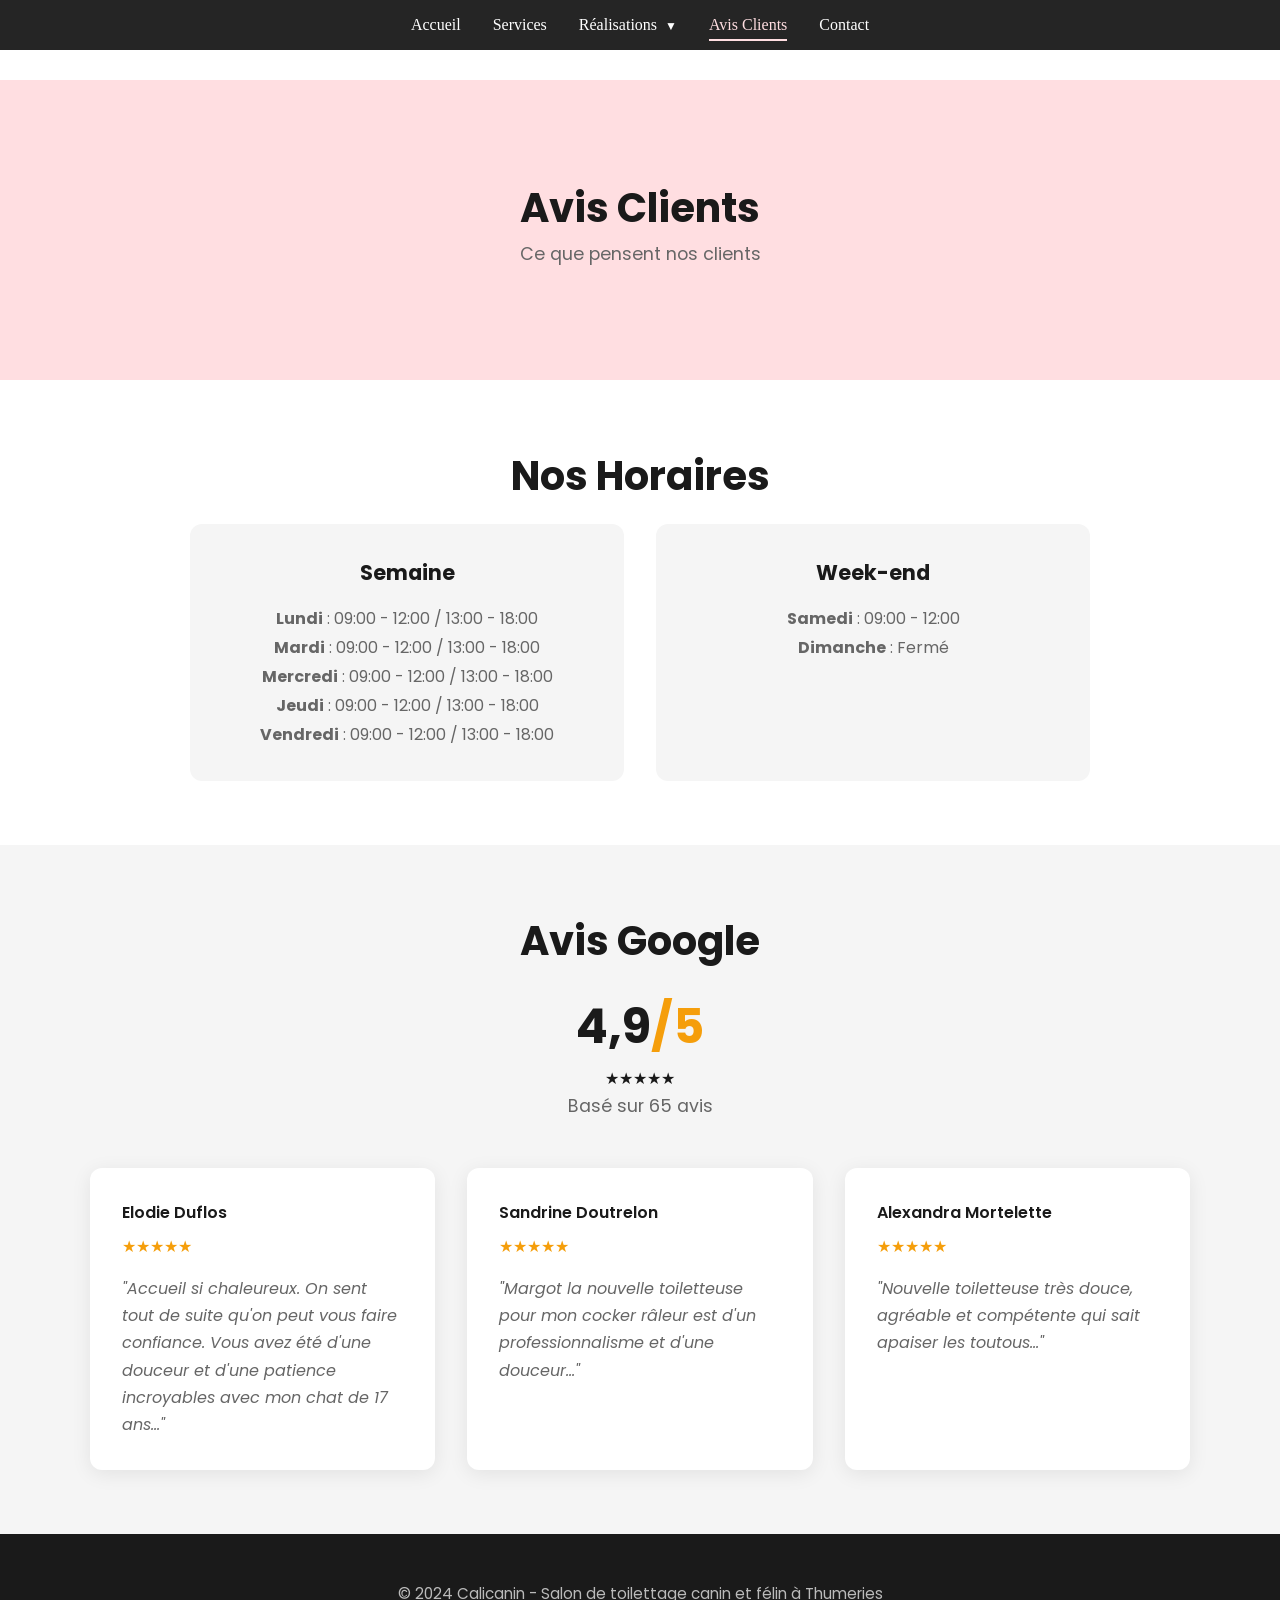
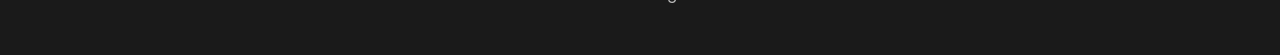
==== commit e2221720: "bug calicanin / alize" ====
--- a/avis.html
+++ b/avis.html
@@ -3,8 +3,8 @@
 <head>
   <meta charset="UTF-8">
   <meta name="viewport" content="width=device-width, initial-scale=1.0">
-  <title>Avis Clients - Alizé Toilettage Chiens et Chats</title>
-  <meta name="description" content="Avis clients du salon Alizé Toilettage à Loos pour chiens, chats et NAC.">
+  <title>Avis Clients - Calicanin</title>
+  <meta name="description" content="Avis clients du salon Calicanin. Note 4,9/5 sur Google. Horaires d'ouverture.">
   <link rel="stylesheet" href="style.css">
   <link rel="preconnect" href="https://fonts.googleapis.com">
   <link rel="preconnect" href="https://fonts.gstatic.com" crossorigin>
@@ -27,10 +27,11 @@
           Réalisations <span class="dropdown-arrow">▼</span>
         </a>
         <ul class="dropdown-menu">
-          <li><a href="realisations.html#avant-apres">Avant/Après</a></li>
           <li><a href="realisations.html#chiens">Chiens</a></li>
           <li><a href="realisations.html#chats">Chats</a></li>
-          <li><a href="realisations.html#lapins">NAC</a></li>
+          <li><a href="realisations.html#avant-apres">Avant/Après</a></li>
+          <li><a href="realisations.html#coupes-ciseaux">Coupes Ciseaux</a></li>
+          <li><a href="realisations.html#tontes">Tontes</a></li>
         </ul>
       </li>
       <li><a href="avis.html" class="active">Avis Clients</a></li>
@@ -46,6 +47,34 @@
       <p class="section-subtitle">Ce que pensent nos clients</p>
     </section>
 
+    <!-- Horaires -->
+    <section class="section horaires-section">
+      <div class="container">
+        <h2 class="section-title">Nos Horaires</h2>
+        
+        <div class="horaires-grid">
+          <div class="horaires-card">
+            <h3>Semaine</h3>
+            <p>
+              <strong>Lundi</strong> : 09:00 - 12:00 / 13:00 - 18:00<br>
+              <strong>Mardi</strong> : 09:00 - 12:00 / 13:00 - 18:00<br>
+              <strong>Mercredi</strong> : 09:00 - 12:00 / 13:00 - 18:00<br>
+              <strong>Jeudi</strong> : 09:00 - 12:00 / 13:00 - 18:00<br>
+              <strong>Vendredi</strong> : 09:00 - 12:00 / 13:00 - 18:00
+            </p>
+          </div>
+          
+          <div class="horaires-card">
+            <h3>Week-end</h3>
+            <p>
+              <strong>Samedi</strong> : 09:00 - 12:00<br>
+              <strong>Dimanche</strong> : Fermé
+            </p>
+          </div>
+        </div>
+      </div>
+    </section>
+
     <!-- Avis Google -->
     <section class="section google-reviews">
       <div class="container">
@@ -54,49 +83,29 @@
         <div class="google-note">
           <div class="note">4,9<span>/5</span></div>
           <div class="etoiles">★★★★★</div>
-          <p class="avis-count">Basé sur les avis clients partagés en 2025-2026</p>
-        </div>
-
-        <div class="avis-links">
-          <a href="https://www.facebook.com/profile.php?id=100084336076990" target="_blank" rel="noopener noreferrer">Voir la page Facebook</a>
-          <a href="contact.html">Voir les horaires et coordonnées</a>
+          <p class="avis-count">Basé sur 65 avis</p>
         </div>
         
         <div class="avis-grid">
+          <!-- Avis 1 -->
           <div class="avis-card">
-            <div class="auteur">Mab Dewatt</div>
+            <div class="auteur">Elodie Duflos</div>
             <div class="etoiles">★★★★★</div>
-            <p class="texte">"C super depuis 8 ans je lui fait confiance (...) les animaux sont très proches d'elle, elle est douce et très patiente."</p>
+            <p class="texte">"Accueil si chaleureux. On sent tout de suite qu'on peut vous faire confiance. Vous avez été d'une douceur et d'une patience incroyables avec mon chat de 17 ans..."</p>
           </div>
-
+          
+          <!-- Avis 2 -->
           <div class="avis-card">
-            <div class="auteur">Strye Dyor</div>
+            <div class="auteur">Sandrine Doutrelon</div>
             <div class="etoiles">★★★★★</div>
-            <p class="texte">"Nous y allons régulièrement (...) le personnel se soucie vraiment de la santé et du bien-être des animaux."</p>
+            <p class="texte">"Margot la nouvelle toiletteuse pour mon cocker râleur est d'un professionnalisme et d'une douceur..."</p>
           </div>
-
+          
+          <!-- Avis 3 -->
           <div class="avis-card">
-            <div class="auteur">Corinne Maille</div>
+            <div class="auteur">Alexandra Mortelette</div>
             <div class="etoiles">★★★★★</div>
-            <p class="texte">"Un grand merci pour la toilette de mon chat Furtif, il a rajeuni de 10 ans."</p>
-          </div>
-
-          <div class="avis-card">
-            <div class="auteur">Léa</div>
-            <div class="etoiles">★★★★★</div>
-            <p class="texte">"Très bonne expérience: le personnel est compétent et l'accueil est au top. Je reviendrai sans hésiter."</p>
-          </div>
-
-          <div class="avis-card">
-            <div class="auteur">Benoit Martin</div>
-            <div class="etoiles">★★★★★</div>
-            <p class="texte">"Très bonne prestation chat avec Wendy, merci."</p>
-          </div>
-
-          <div class="avis-card">
-            <div class="auteur">Victoria Scarna</div>
-            <div class="etoiles">★★★★★</div>
-            <p class="texte">"Je recommande Wendy qui a su mettre ma chienne en confiance dès le début. Le résultat est au top."</p>
+            <p class="texte">"Nouvelle toiletteuse très douce, agréable et compétente qui sait apaiser les toutous..."</p>
           </div>
         </div>
       </div>
@@ -105,7 +114,7 @@
 
   <!-- Footer -->
   <footer>
-    <p>&copy; 2026 Alizé Toilettage Chiens et Chats - Salon de toilettage à Loos</p>
+    <p>&copy; 2024 Calicanin - Salon de toilettage canin et félin à Thumeries</p>
   </footer>
 
   <script src="script.js"></script>
--- a/style.css
+++ b/style.css
@@ -1,5 +1,5 @@
 /* ================================================
-  ALIZE TOILETTAGE - Salon de Toilettage Chiens et Chats
+   CALICANIN - Salon de Toilettage Canin et Félin
    Charte Graphique: Rose pâle #ffdee1, Noir #1a1a1a, Blanc #ffffff
    ================================================ */
 
@@ -327,8 +327,7 @@
 }
 
 .cta-button:hover {
-  justify-content: flex-start;
-  gap: 1rem;
+  background-color: transparent;
   color: var(--color-noir);
   transform: translateY(-3px);
   box-shadow: var(--shadow-hover);
@@ -356,10 +355,6 @@
   background-color: var(--color-gris);
 }
 
-  font-size: 1.8rem;
-  margin-top: 1.5rem;
-  color: var(--color-noir);
-}
 .histoire-content {
   max-width: 900px;
   margin: 0 auto;
@@ -674,31 +669,6 @@
   color: var(--color-texte-clair);
 }
 
-.avis-links {
-  display: flex;
-  justify-content: center;
-  flex-wrap: wrap;
-  gap: 1rem;
-  margin: 0 auto 2.5rem;
-  max-width: 700px;
-}
-
-.avis-links a {
-  display: inline-block;
-  padding: 0.8rem 1.2rem;
-  border-radius: 999px;
-  background-color: var(--color-rose);
-  color: var(--color-noir);
-  font-weight: 600;
-  text-decoration: none;
-  transition: transform 0.2s ease, box-shadow 0.2s ease;
-}
-
-.avis-links a:hover {
-  transform: translateY(-2px);
-  box-shadow: var(--shadowdouce);
-}
-
 .avis-grid {
   display: grid;
   grid-template-columns: repeat(auto-fit, minmax(320px, 1fr));
@@ -828,8 +798,7 @@
   border-radius: 12px;
   display: flex;
   flex-direction: column;
-  justify-content: flex-start;
-  gap: 1rem;
+  justify-content: center;
 }
 
 .contact-message p {
@@ -841,30 +810,6 @@
 .contact-message .signature {
   margin-top: 2rem;
   font-weight: 600;
-}
-
-.contact-message h3 {
-  font-size: 1.8rem;
-  margin-top: 1.5rem;
-  color: var(--color-noir);
-}
-
-.contact-message .horaires-grid {
-  grid-template-columns: 1fr;
-  gap: 1rem;
-  max-width: none;
-  margin-top: 1rem;
-}
-
-.contact-message .horaires-card {
-  background-color: var(--color-blanc);
-  text-align: left;
-  padding: 1.25rem;
-}
-
-.contact-message .horaires-card h3 {
-  font-size: 1.1rem;
-  margin-bottom: 0.75rem;
 }
 
 /* ---------- Footer ---------- */
